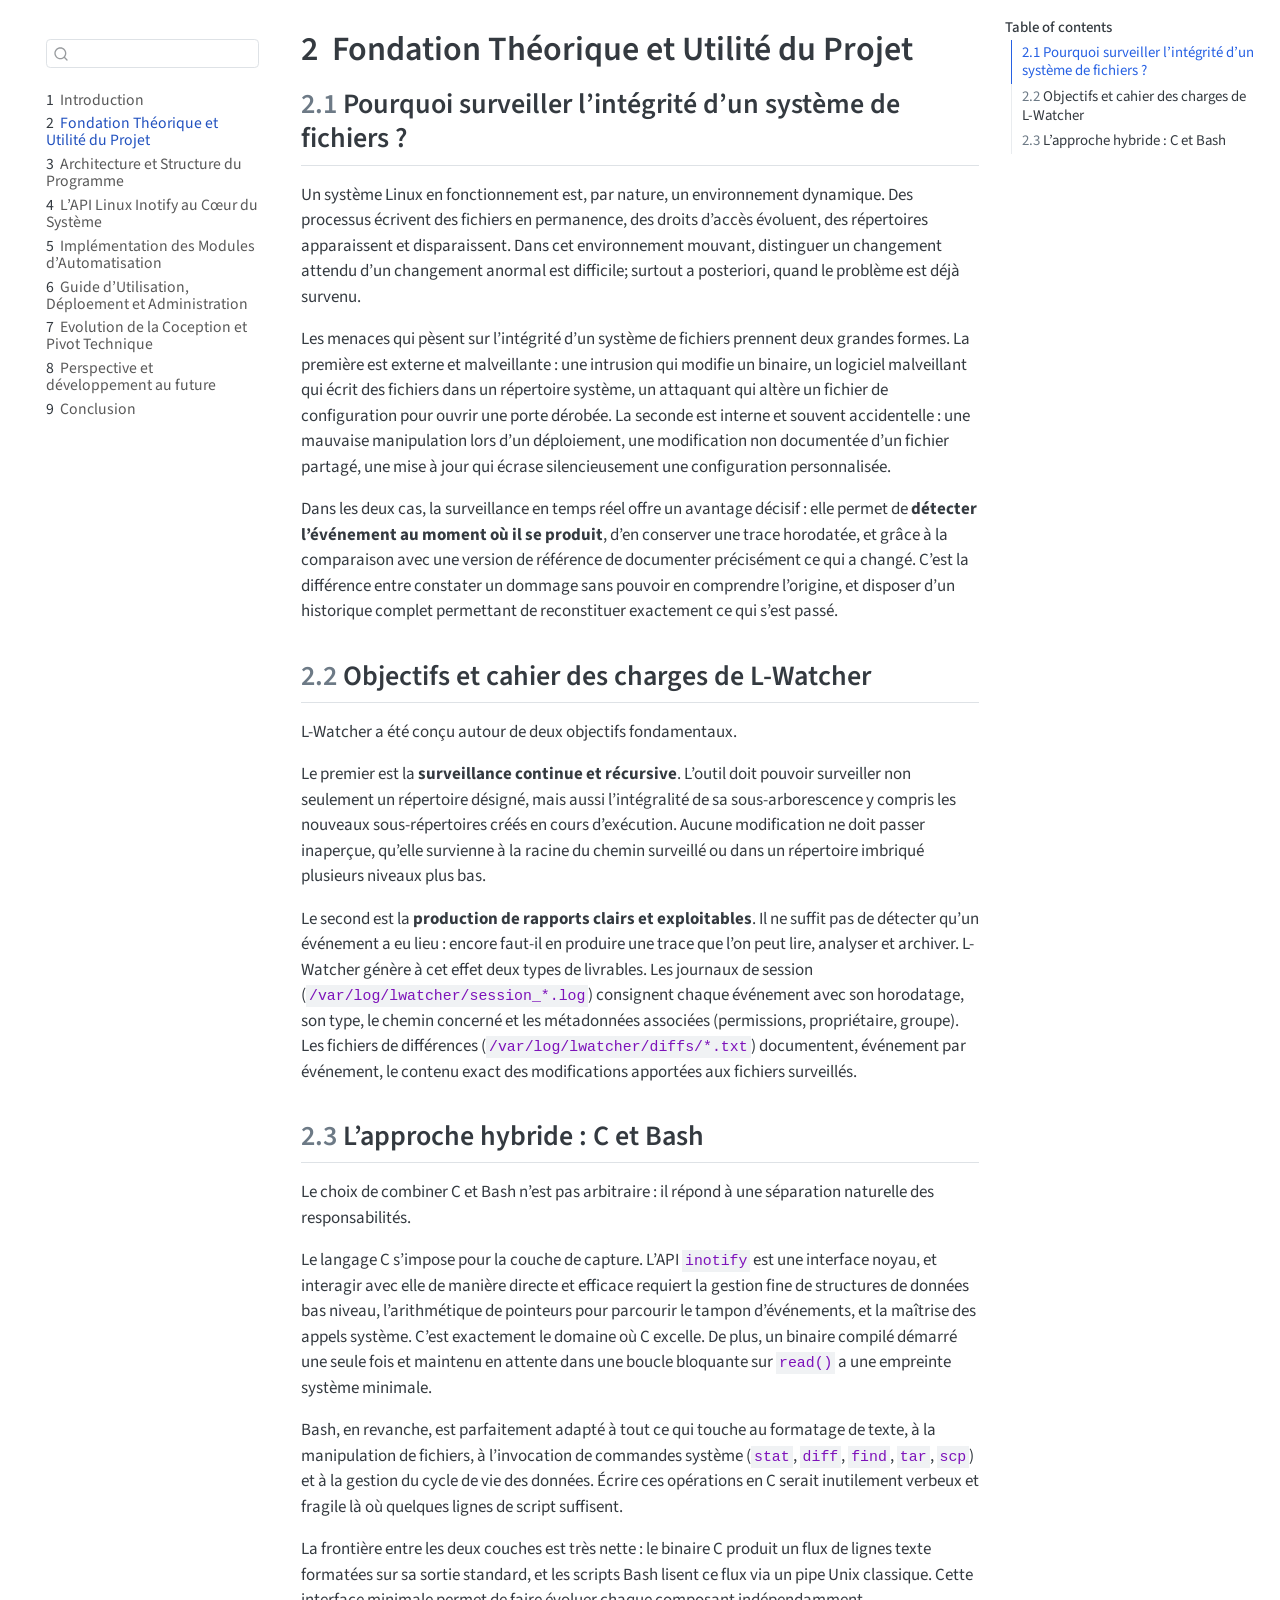
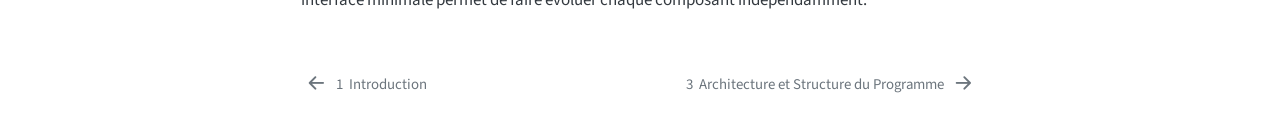
==== chapter1.html @ d9f3db5d "Built site for gh-pages" ====
<!DOCTYPE html>
<html xmlns="http://www.w3.org/1999/xhtml" lang="en" xml:lang="en"><head>

<meta charset="utf-8">
<meta name="generator" content="quarto-1.9.38">

<meta name="viewport" content="width=device-width, initial-scale=1.0, user-scalable=yes">


<title>2&nbsp; Fondation Théorique et Utilité du Projet</title>
<style>
/* Default styles provided by pandoc.
** See https://pandoc.org/MANUAL.html#variables-for-html for config info.
*/
code{white-space: pre-wrap;}
span.smallcaps{font-variant: small-caps;}
div.columns{display: flex; gap: min(4vw, 1.5em);}
div.column{flex: auto; overflow-x: auto;}
div.hanging-indent{margin-left: 1.5em; text-indent: -1.5em;}
ul.task-list{list-style: none;}
ul.task-list li input[type="checkbox"] {
  width: 0.8em;
  margin: 0 0.8em 0.2em -1em; /* quarto-specific, see https://github.com/quarto-dev/quarto-cli/issues/4556 */ 
  vertical-align: middle;
}
</style>


<script src="site_libs/quarto-nav/quarto-nav.js"></script>
<script src="site_libs/quarto-nav/headroom.min.js"></script>
<script src="site_libs/clipboard/clipboard.min.js"></script>
<script src="site_libs/quarto-search/autocomplete.umd.js"></script>
<script src="site_libs/quarto-search/fuse.min.js"></script>
<script src="site_libs/quarto-search/quarto-search.js"></script>
<meta name="quarto:offset" content="./">
<link href="./chapter2.html" rel="next">
<link href="./index.html" rel="prev">
<script src="site_libs/quarto-html/quarto.js" type="module"></script>
<script src="site_libs/quarto-html/tabsets/tabsets.js" type="module"></script>
<script src="site_libs/quarto-html/popper.min.js"></script>
<script src="site_libs/quarto-html/tippy.umd.min.js"></script>
<script src="site_libs/quarto-html/anchor.min.js"></script>
<link href="site_libs/quarto-html/tippy.css" rel="stylesheet">
<link href="site_libs/quarto-html/quarto-syntax-highlighting-15634bcf2e68342d4ad2dfa704d543f6.css" rel="stylesheet" id="quarto-text-highlighting-styles">
<script src="site_libs/bootstrap/bootstrap.min.js"></script>
<link href="site_libs/bootstrap/bootstrap-icons.css" rel="stylesheet">
<link href="site_libs/bootstrap/bootstrap-87b7f55de2e0c9887283481eb31a794c.min.css" rel="stylesheet" append-hash="true" id="quarto-bootstrap" data-mode="light">
<script id="quarto-search-options" type="application/json">{
  "location": "sidebar",
  "copy-button": false,
  "collapse-after": 3,
  "panel-placement": "start",
  "type": "textbox",
  "limit": 50,
  "keyboard-shortcut": [
    "f",
    "/",
    "s"
  ],
  "show-item-context": false,
  "language": {
    "search-no-results-text": "No results",
    "search-matching-documents-text": "matching documents",
    "search-copy-link-title": "Copy link to search",
    "search-hide-matches-text": "Hide additional matches",
    "search-more-match-text": "more match in this document",
    "search-more-matches-text": "more matches in this document",
    "search-clear-button-title": "Clear",
    "search-text-placeholder": "",
    "search-detached-cancel-button-title": "Cancel",
    "search-submit-button-title": "Submit",
    "search-label": "Search"
  }
}</script>


</head>

<body class="nav-sidebar floating quarto-light">

<div id="quarto-search-results"></div>
  <header id="quarto-header" class="headroom fixed-top">
  <nav class="quarto-secondary-nav">
    <div class="container-fluid d-flex">
      <button type="button" class="quarto-btn-toggle btn" data-bs-toggle="collapse" role="button" data-bs-target=".quarto-sidebar-collapse-item" aria-controls="quarto-sidebar" aria-expanded="false" aria-label="Toggle sidebar navigation" onclick="if (window.quartoToggleHeadroom) { window.quartoToggleHeadroom(); }">
        <i class="bi bi-layout-text-sidebar-reverse"></i>
      </button>
        <nav class="quarto-page-breadcrumbs" aria-label="breadcrumb"><ol class="breadcrumb"><li class="breadcrumb-item"><a href="./chapter1.html"><span class="chapter-number">2</span>&nbsp; <span class="chapter-title">Fondation Théorique et Utilité du Projet</span></a></li></ol></nav>
        <a class="flex-grow-1" role="navigation" data-bs-toggle="collapse" data-bs-target=".quarto-sidebar-collapse-item" aria-controls="quarto-sidebar" aria-expanded="false" aria-label="Toggle sidebar navigation" onclick="if (window.quartoToggleHeadroom) { window.quartoToggleHeadroom(); }">      
        </a>
      <button type="button" class="btn quarto-search-button" aria-label="Search" onclick="window.quartoOpenSearch();">
        <i class="bi bi-search"></i>
      </button>
    </div>
  </nav>
</header>
<!-- content -->
<div id="quarto-content" class="quarto-container page-columns page-rows-contents page-layout-article">
<!-- sidebar -->
  <nav id="quarto-sidebar" class="sidebar collapse collapse-horizontal quarto-sidebar-collapse-item sidebar-navigation floating overflow-auto">
        <div class="mt-2 flex-shrink-0 align-items-center">
        <div class="sidebar-search">
        <div id="quarto-search" class="" title="Search"></div>
        </div>
        </div>
    <div class="sidebar-menu-container"> 
    <ul class="list-unstyled mt-1">
        <li class="sidebar-item">
  <div class="sidebar-item-container"> 
  <a href="./index.html" class="sidebar-item-text sidebar-link">
 <span class="menu-text"><span class="chapter-number">1</span>&nbsp; <span class="chapter-title">Introduction</span></span></a>
  </div>
</li>
        <li class="sidebar-item">
  <div class="sidebar-item-container"> 
  <a href="./chapter1.html" class="sidebar-item-text sidebar-link active">
 <span class="menu-text"><span class="chapter-number">2</span>&nbsp; <span class="chapter-title">Fondation Théorique et Utilité du Projet</span></span></a>
  </div>
</li>
        <li class="sidebar-item">
  <div class="sidebar-item-container"> 
  <a href="./chapter2.html" class="sidebar-item-text sidebar-link">
 <span class="menu-text"><span class="chapter-number">3</span>&nbsp; <span class="chapter-title">Architecture et Structure du Programme</span></span></a>
  </div>
</li>
        <li class="sidebar-item">
  <div class="sidebar-item-container"> 
  <a href="./chapter3.html" class="sidebar-item-text sidebar-link">
 <span class="menu-text"><span class="chapter-number">4</span>&nbsp; <span class="chapter-title">L’API Linux Inotify au Cœur du Système</span></span></a>
  </div>
</li>
        <li class="sidebar-item">
  <div class="sidebar-item-container"> 
  <a href="./chapter4.html" class="sidebar-item-text sidebar-link">
 <span class="menu-text"><span class="chapter-number">5</span>&nbsp; <span class="chapter-title">Implémentation des Modules d’Automatisation</span></span></a>
  </div>
</li>
        <li class="sidebar-item">
  <div class="sidebar-item-container"> 
  <a href="./chapter5.html" class="sidebar-item-text sidebar-link">
 <span class="menu-text"><span class="chapter-number">6</span>&nbsp; <span class="chapter-title">Guide d’Utilisation, Déploement et Administration</span></span></a>
  </div>
</li>
        <li class="sidebar-item">
  <div class="sidebar-item-container"> 
  <a href="./chapter6.html" class="sidebar-item-text sidebar-link">
 <span class="menu-text"><span class="chapter-number">7</span>&nbsp; <span class="chapter-title">Evolution de la Coception et Pivot Technique</span></span></a>
  </div>
</li>
        <li class="sidebar-item">
  <div class="sidebar-item-container"> 
  <a href="./chapter7.html" class="sidebar-item-text sidebar-link">
 <span class="menu-text"><span class="chapter-number">8</span>&nbsp; <span class="chapter-title">Perspective et développement au future</span></span></a>
  </div>
</li>
        <li class="sidebar-item">
  <div class="sidebar-item-container"> 
  <a href="./summary.html" class="sidebar-item-text sidebar-link">
 <span class="menu-text"><span class="chapter-number">9</span>&nbsp; <span class="chapter-title">Conclusion</span></span></a>
  </div>
</li>
    </ul>
    </div>
</nav>
<div id="quarto-sidebar-glass" class="quarto-sidebar-collapse-item" data-bs-toggle="collapse" data-bs-target=".quarto-sidebar-collapse-item"></div>
<!-- margin-sidebar -->
    <div id="quarto-margin-sidebar" class="sidebar margin-sidebar">
        <nav id="TOC" role="doc-toc" class="toc-active">
    <h2 id="toc-title">Table of contents</h2>
   
  <ul>
  <li><a href="#pourquoi-surveiller-lintégrité-dun-système-de-fichiers" id="toc-pourquoi-surveiller-lintégrité-dun-système-de-fichiers" class="nav-link active" data-scroll-target="#pourquoi-surveiller-lintégrité-dun-système-de-fichiers"><span class="header-section-number">2.1</span> Pourquoi surveiller l’intégrité d’un système de fichiers ?</a></li>
  <li><a href="#objectifs-et-cahier-des-charges-de-l-watcher" id="toc-objectifs-et-cahier-des-charges-de-l-watcher" class="nav-link" data-scroll-target="#objectifs-et-cahier-des-charges-de-l-watcher"><span class="header-section-number">2.2</span> Objectifs et cahier des charges de L-Watcher</a></li>
  <li><a href="#lapproche-hybride-c-et-bash" id="toc-lapproche-hybride-c-et-bash" class="nav-link" data-scroll-target="#lapproche-hybride-c-et-bash"><span class="header-section-number">2.3</span> L’approche hybride : C et Bash</a></li>
  </ul>
</nav>
    </div>
<!-- main -->
<main class="content" id="quarto-document-content">

<header id="title-block-header" class="quarto-title-block default">
<div class="quarto-title">
<h1 class="title"><span class="chapter-number">2</span>&nbsp; <span class="chapter-title">Fondation Théorique et Utilité du Projet</span></h1>
</div>



<div class="quarto-title-meta">

    
  
    
  </div>
  


</header>


<section id="pourquoi-surveiller-lintégrité-dun-système-de-fichiers" class="level2" data-number="2.1">
<h2 data-number="2.1" class="anchored" data-anchor-id="pourquoi-surveiller-lintégrité-dun-système-de-fichiers"><span class="header-section-number">2.1</span> Pourquoi surveiller l’intégrité d’un système de fichiers ?</h2>
<p>Un système Linux en fonctionnement est, par nature, un environnement dynamique. Des processus écrivent des fichiers en permanence, des droits d’accès évoluent, des répertoires apparaissent et disparaissent. Dans cet environnement mouvant, distinguer un changement attendu d’un changement anormal est difficile; surtout a posteriori, quand le problème est déjà survenu.</p>
<p>Les menaces qui pèsent sur l’intégrité d’un système de fichiers prennent deux grandes formes. La première est externe et malveillante : une intrusion qui modifie un binaire, un logiciel malveillant qui écrit des fichiers dans un répertoire système, un attaquant qui altère un fichier de configuration pour ouvrir une porte dérobée. La seconde est interne et souvent accidentelle : une mauvaise manipulation lors d’un déploiement, une modification non documentée d’un fichier partagé, une mise à jour qui écrase silencieusement une configuration personnalisée.</p>
<p>Dans les deux cas, la surveillance en temps réel offre un avantage décisif : elle permet de <strong>détecter l’événement au moment où il se produit</strong>, d’en conserver une trace horodatée, et grâce à la comparaison avec une version de référence de documenter précisément ce qui a changé. C’est la différence entre constater un dommage sans pouvoir en comprendre l’origine, et disposer d’un historique complet permettant de reconstituer exactement ce qui s’est passé.</p>
</section>
<section id="objectifs-et-cahier-des-charges-de-l-watcher" class="level2" data-number="2.2">
<h2 data-number="2.2" class="anchored" data-anchor-id="objectifs-et-cahier-des-charges-de-l-watcher"><span class="header-section-number">2.2</span> Objectifs et cahier des charges de L-Watcher</h2>
<p>L-Watcher a été conçu autour de deux objectifs fondamentaux.</p>
<p>Le premier est la <strong>surveillance continue et récursive</strong>. L’outil doit pouvoir surveiller non seulement un répertoire désigné, mais aussi l’intégralité de sa sous-arborescence y compris les nouveaux sous-répertoires créés en cours d’exécution. Aucune modification ne doit passer inaperçue, qu’elle survienne à la racine du chemin surveillé ou dans un répertoire imbriqué plusieurs niveaux plus bas.</p>
<p>Le second est la <strong>production de rapports clairs et exploitables</strong>. Il ne suffit pas de détecter qu’un événement a eu lieu : encore faut-il en produire une trace que l’on peut lire, analyser et archiver. L-Watcher génère à cet effet deux types de livrables. Les journaux de session (<code>/var/log/lwatcher/session_*.log</code>) consignent chaque événement avec son horodatage, son type, le chemin concerné et les métadonnées associées (permissions, propriétaire, groupe). Les fichiers de différences (<code>/var/log/lwatcher/diffs/*.txt</code>) documentent, événement par événement, le contenu exact des modifications apportées aux fichiers surveillés.</p>
</section>
<section id="lapproche-hybride-c-et-bash" class="level2" data-number="2.3">
<h2 data-number="2.3" class="anchored" data-anchor-id="lapproche-hybride-c-et-bash"><span class="header-section-number">2.3</span> L’approche hybride : C et Bash</h2>
<p>Le choix de combiner C et Bash n’est pas arbitraire : il répond à une séparation naturelle des responsabilités.</p>
<p>Le langage C s’impose pour la couche de capture. L’API <code>inotify</code> est une interface noyau, et interagir avec elle de manière directe et efficace requiert la gestion fine de structures de données bas niveau, l’arithmétique de pointeurs pour parcourir le tampon d’événements, et la maîtrise des appels système. C’est exactement le domaine où C excelle. De plus, un binaire compilé démarré une seule fois et maintenu en attente dans une boucle bloquante sur <code>read()</code> a une empreinte système minimale.</p>
<p>Bash, en revanche, est parfaitement adapté à tout ce qui touche au formatage de texte, à la manipulation de fichiers, à l’invocation de commandes système (<code>stat</code>, <code>diff</code>, <code>find</code>, <code>tar</code>, <code>scp</code>) et à la gestion du cycle de vie des données. Écrire ces opérations en C serait inutilement verbeux et fragile là où quelques lignes de script suffisent.</p>
<p>La frontière entre les deux couches est très nette : le binaire C produit un flux de lignes texte formatées sur sa sortie standard, et les scripts Bash lisent ce flux via un pipe Unix classique. Cette interface minimale permet de faire évoluer chaque composant indépendamment.</p>


</section>

</main> <!-- /main -->
<script id="quarto-html-after-body" type="application/javascript">
  window.document.addEventListener("DOMContentLoaded", function (event) {
    const icon = "";
    const anchorJS = new window.AnchorJS();
    anchorJS.options = {
      placement: 'right',
      icon: icon
    };
    anchorJS.add('.anchored');
    const isCodeAnnotation = (el) => {
      for (const clz of el.classList) {
        if (clz.startsWith('code-annotation-')) {                     
          return true;
        }
      }
      return false;
    }
    const onCopySuccess = function(e) {
      // button target
      const button = e.trigger;
      // don't keep focus
      button.blur();
      // flash "checked"
      button.classList.add('code-copy-button-checked');
      var currentTitle = button.getAttribute("title");
      button.setAttribute("title", "Copied!");
      let tooltip;
      if (window.bootstrap) {
        button.setAttribute("data-bs-toggle", "tooltip");
        button.setAttribute("data-bs-placement", "left");
        button.setAttribute("data-bs-title", "Copied!");
        tooltip = new bootstrap.Tooltip(button, 
          { trigger: "manual", 
            customClass: "code-copy-button-tooltip",
            offset: [0, -8]});
        tooltip.show();    
      }
      setTimeout(function() {
        if (tooltip) {
          tooltip.hide();
          button.removeAttribute("data-bs-title");
          button.removeAttribute("data-bs-toggle");
          button.removeAttribute("data-bs-placement");
        }
        button.setAttribute("title", currentTitle);
        button.classList.remove('code-copy-button-checked');
      }, 1000);
      // clear code selection
      e.clearSelection();
    }
    const getTextToCopy = function(trigger) {
      const outerScaffold = trigger.parentElement.cloneNode(true);
      const codeEl = outerScaffold.querySelector('code');
      for (const childEl of codeEl.children) {
        if (isCodeAnnotation(childEl)) {
          childEl.remove();
        }
      }
      return codeEl.innerText;
    }
    const clipboard = new window.ClipboardJS('.code-copy-button:not([data-in-quarto-modal])', {
      text: getTextToCopy
    });
    clipboard.on('success', onCopySuccess);
    if (window.document.getElementById('quarto-embedded-source-code-modal')) {
      const clipboardModal = new window.ClipboardJS('.code-copy-button[data-in-quarto-modal]', {
        text: getTextToCopy,
        container: window.document.getElementById('quarto-embedded-source-code-modal')
      });
      clipboardModal.on('success', onCopySuccess);
    }
      var localhostRegex = new RegExp(/^(?:http|https):\/\/localhost\:?[0-9]*\//);
      var mailtoRegex = new RegExp(/^mailto:/);
        var filterRegex = new RegExp('/' + window.location.host + '/');
      var isInternal = (href) => {
          return filterRegex.test(href) || localhostRegex.test(href) || mailtoRegex.test(href);
      }
      // Inspect non-navigation links and adorn them if external
     var links = window.document.querySelectorAll('a[href]:not(.nav-link):not(.navbar-brand):not(.toc-action):not(.sidebar-link):not(.sidebar-item-toggle):not(.pagination-link):not(.no-external):not([aria-hidden]):not(.dropdown-item):not(.quarto-navigation-tool):not(.about-link)');
      for (var i=0; i<links.length; i++) {
        const link = links[i];
        if (!isInternal(link.href)) {
          // undo the damage that might have been done by quarto-nav.js in the case of
          // links that we want to consider external
          if (link.dataset.originalHref !== undefined) {
            link.href = link.dataset.originalHref;
          }
        }
      }
    function tippyHover(el, contentFn, onTriggerFn, onUntriggerFn) {
      const config = {
        allowHTML: true,
        maxWidth: 500,
        delay: 100,
        arrow: false,
        appendTo: function(el) {
            return el.parentElement;
        },
        interactive: true,
        interactiveBorder: 10,
        theme: 'quarto',
        placement: 'bottom-start',
      };
      if (contentFn) {
        config.content = contentFn;
      }
      if (onTriggerFn) {
        config.onTrigger = onTriggerFn;
      }
      if (onUntriggerFn) {
        config.onUntrigger = onUntriggerFn;
      }
      window.tippy(el, config); 
    }
    const noterefs = window.document.querySelectorAll('a[role="doc-noteref"]');
    for (var i=0; i<noterefs.length; i++) {
      const ref = noterefs[i];
      tippyHover(ref, function() {
        // use id or data attribute instead here
        let href = ref.getAttribute('data-footnote-href') || ref.getAttribute('href');
        try { href = new URL(href).hash; } catch {}
        const id = href.replace(/^#\/?/, "");
        const note = window.document.getElementById(id);
        if (note) {
          return note.innerHTML;
        } else {
          return "";
        }
      });
    }
    const xrefs = window.document.querySelectorAll('a.quarto-xref');
    const processXRef = (id, note) => {
      // Strip column container classes
      const stripColumnClz = (el) => {
        el.classList.remove("page-full", "page-columns");
        if (el.children) {
          for (const child of el.children) {
            stripColumnClz(child);
          }
        }
      }
      stripColumnClz(note)
      if (id === null || id.startsWith('sec-')) {
        // Special case sections, only their first couple elements
        const container = document.createElement("div");
        if (note.children && note.children.length > 2) {
          container.appendChild(note.children[0].cloneNode(true));
          for (let i = 1; i < note.children.length; i++) {
            const child = note.children[i];
            if (child.tagName === "P" && child.innerText === "") {
              continue;
            } else {
              container.appendChild(child.cloneNode(true));
              break;
            }
          }
          if (window.Quarto?.typesetMath) {
            window.Quarto.typesetMath(container);
          }
          return container.innerHTML
        } else {
          if (window.Quarto?.typesetMath) {
            window.Quarto.typesetMath(note);
          }
          return note.innerHTML;
        }
      } else {
        // Remove any anchor links if they are present
        const anchorLink = note.querySelector('a.anchorjs-link');
        if (anchorLink) {
          anchorLink.remove();
        }
        if (window.Quarto?.typesetMath) {
          window.Quarto.typesetMath(note);
        }
        if (note.classList.contains("callout")) {
          return note.outerHTML;
        } else {
          return note.innerHTML;
        }
      }
    }
    for (var i=0; i<xrefs.length; i++) {
      const xref = xrefs[i];
      tippyHover(xref, undefined, function(instance) {
        instance.disable();
        let url = xref.getAttribute('href');
        let hash = undefined; 
        if (url.startsWith('#')) {
          hash = url;
        } else {
          try { hash = new URL(url).hash; } catch {}
        }
        if (hash) {
          const id = hash.replace(/^#\/?/, "");
          const note = window.document.getElementById(id);
          if (note !== null) {
            try {
              const html = processXRef(id, note.cloneNode(true));
              instance.setContent(html);
            } finally {
              instance.enable();
              instance.show();
            }
          } else {
            // See if we can fetch this
            fetch(url.split('#')[0])
            .then(res => res.text())
            .then(html => {
              const parser = new DOMParser();
              const htmlDoc = parser.parseFromString(html, "text/html");
              const note = htmlDoc.getElementById(id);
              if (note !== null) {
                const html = processXRef(id, note);
                instance.setContent(html);
              } 
            }).finally(() => {
              instance.enable();
              instance.show();
            });
          }
        } else {
          // See if we can fetch a full url (with no hash to target)
          // This is a special case and we should probably do some content thinning / targeting
          fetch(url)
          .then(res => res.text())
          .then(html => {
            const parser = new DOMParser();
            const htmlDoc = parser.parseFromString(html, "text/html");
            const note = htmlDoc.querySelector('main.content');
            if (note !== null) {
              // This should only happen for chapter cross references
              // (since there is no id in the URL)
              // remove the first header
              if (note.children.length > 0 && note.children[0].tagName === "HEADER") {
                note.children[0].remove();
              }
              const html = processXRef(null, note);
              instance.setContent(html);
            } 
          }).finally(() => {
            instance.enable();
            instance.show();
          });
        }
      }, function(instance) {
      });
    }
        let selectedAnnoteEl;
        const selectorForAnnotation = ( cell, annotation) => {
          let cellAttr = 'data-code-cell="' + cell + '"';
          let lineAttr = 'data-code-annotation="' +  annotation + '"';
          const selector = 'span[' + cellAttr + '][' + lineAttr + ']';
          return selector;
        }
        const selectCodeLines = (annoteEl) => {
          const doc = window.document;
          const targetCell = annoteEl.getAttribute("data-target-cell");
          const targetAnnotation = annoteEl.getAttribute("data-target-annotation");
          const annoteSpan = window.document.querySelector(selectorForAnnotation(targetCell, targetAnnotation));
          const lines = annoteSpan.getAttribute("data-code-lines").split(",");
          const lineIds = lines.map((line) => {
            return targetCell + "-" + line;
          })
          let top = null;
          let height = null;
          let parent = null;
          if (lineIds.length > 0) {
              //compute the position of the single el (top and bottom and make a div)
              const el = window.document.getElementById(lineIds[0]);
              top = el.offsetTop;
              height = el.offsetHeight;
              parent = el.parentElement.parentElement;
            if (lineIds.length > 1) {
              const lastEl = window.document.getElementById(lineIds[lineIds.length - 1]);
              const bottom = lastEl.offsetTop + lastEl.offsetHeight;
              height = bottom - top;
            }
            if (top !== null && height !== null && parent !== null) {
              // cook up a div (if necessary) and position it 
              let div = window.document.getElementById("code-annotation-line-highlight");
              if (div === null) {
                div = window.document.createElement("div");
                div.setAttribute("id", "code-annotation-line-highlight");
                div.style.position = 'absolute';
                parent.appendChild(div);
              }
              div.style.top = top - 2 + "px";
              div.style.height = height + 4 + "px";
              div.style.left = 0;
              let gutterDiv = window.document.getElementById("code-annotation-line-highlight-gutter");
              if (gutterDiv === null) {
                gutterDiv = window.document.createElement("div");
                gutterDiv.setAttribute("id", "code-annotation-line-highlight-gutter");
                gutterDiv.style.position = 'absolute';
                const codeCell = window.document.getElementById(targetCell);
                const gutter = codeCell.querySelector('.code-annotation-gutter');
                gutter.appendChild(gutterDiv);
              }
              gutterDiv.style.top = top - 2 + "px";
              gutterDiv.style.height = height + 4 + "px";
            }
            selectedAnnoteEl = annoteEl;
          }
        };
        const unselectCodeLines = () => {
          const elementsIds = ["code-annotation-line-highlight", "code-annotation-line-highlight-gutter"];
          elementsIds.forEach((elId) => {
            const div = window.document.getElementById(elId);
            if (div) {
              div.remove();
            }
          });
          selectedAnnoteEl = undefined;
        };
          // Handle positioning of the toggle
      window.addEventListener(
        "resize",
        throttle(() => {
          elRect = undefined;
          if (selectedAnnoteEl) {
            selectCodeLines(selectedAnnoteEl);
          }
        }, 10)
      );
      function throttle(fn, ms) {
      let throttle = false;
      let timer;
        return (...args) => {
          if(!throttle) { // first call gets through
              fn.apply(this, args);
              throttle = true;
          } else { // all the others get throttled
              if(timer) clearTimeout(timer); // cancel #2
              timer = setTimeout(() => {
                fn.apply(this, args);
                timer = throttle = false;
              }, ms);
          }
        };
      }
        // Attach click handler to the DT
        const annoteDls = window.document.querySelectorAll('dt[data-target-cell]');
        for (const annoteDlNode of annoteDls) {
          annoteDlNode.addEventListener('click', (event) => {
            const clickedEl = event.target;
            if (clickedEl !== selectedAnnoteEl) {
              unselectCodeLines();
              const activeEl = window.document.querySelector('dt[data-target-cell].code-annotation-active');
              if (activeEl) {
                activeEl.classList.remove('code-annotation-active');
              }
              selectCodeLines(clickedEl);
              clickedEl.classList.add('code-annotation-active');
            } else {
              // Unselect the line
              unselectCodeLines();
              clickedEl.classList.remove('code-annotation-active');
            }
          });
        }
    const findCites = (el) => {
      const parentEl = el.parentElement;
      if (parentEl) {
        const cites = parentEl.dataset.cites;
        if (cites) {
          return {
            el,
            cites: cites.split(' ')
          };
        } else {
          return findCites(el.parentElement)
        }
      } else {
        return undefined;
      }
    };
    var bibliorefs = window.document.querySelectorAll('a[role="doc-biblioref"]');
    for (var i=0; i<bibliorefs.length; i++) {
      const ref = bibliorefs[i];
      const citeInfo = findCites(ref);
      if (citeInfo) {
        tippyHover(citeInfo.el, function() {
          var popup = window.document.createElement('div');
          citeInfo.cites.forEach(function(cite) {
            var citeDiv = window.document.createElement('div');
            citeDiv.classList.add('hanging-indent');
            citeDiv.classList.add('csl-entry');
            var biblioDiv = window.document.getElementById('ref-' + cite);
            if (biblioDiv) {
              citeDiv.innerHTML = biblioDiv.innerHTML;
            }
            popup.appendChild(citeDiv);
          });
          return popup.innerHTML;
        });
      }
    }
  });
  </script>
<nav class="page-navigation">
  <div class="nav-page nav-page-previous">
      <a href="./index.html" class="pagination-link" aria-label="Introduction">
        <i class="bi bi-arrow-left-short"></i> <span class="nav-page-text"><span class="chapter-number">1</span>&nbsp; <span class="chapter-title">Introduction</span></span>
      </a>          
  </div>
  <div class="nav-page nav-page-next">
      <a href="./chapter2.html" class="pagination-link" aria-label="Architecture et Structure du Programme">
        <span class="nav-page-text"><span class="chapter-number">3</span>&nbsp; <span class="chapter-title">Architecture et Structure du Programme</span></span> <i class="bi bi-arrow-right-short"></i>
      </a>
  </div>
</nav>
</div> <!-- /content -->




</body></html>
---- site_libs/quarto-html/tippy.css ----
.tippy-box[data-animation=fade][data-state=hidden]{opacity:0}[data-tippy-root]{max-width:calc(100vw - 10px)}.tippy-box{position:relative;background-color:#333;color:#fff;border-radius:4px;font-size:14px;line-height:1.4;white-space:normal;outline:0;transition-property:transform,visibility,opacity}.tippy-box[data-placement^=top]>.tippy-arrow{bottom:0}.tippy-box[data-placement^=top]>.tippy-arrow:before{bottom:-7px;left:0;border-width:8px 8px 0;border-top-color:initial;transform-origin:center top}.tippy-box[data-placement^=bottom]>.tippy-arrow{top:0}.tippy-box[data-placement^=bottom]>.tippy-arrow:before{top:-7px;left:0;border-width:0 8px 8px;border-bottom-color:initial;transform-origin:center bottom}.tippy-box[data-placement^=left]>.tippy-arrow{right:0}.tippy-box[data-placement^=left]>.tippy-arrow:before{border-width:8px 0 8px 8px;border-left-color:initial;right:-7px;transform-origin:center left}.tippy-box[data-placement^=right]>.tippy-arrow{left:0}.tippy-box[data-placement^=right]>.tippy-arrow:before{left:-7px;border-width:8px 8px 8px 0;border-right-color:initial;transform-origin:center right}.tippy-box[data-inertia][data-state=visible]{transition-timing-function:cubic-bezier(.54,1.5,.38,1.11)}.tippy-arrow{width:16px;height:16px;color:#333}.tippy-arrow:before{content:"";position:absolute;border-color:transparent;border-style:solid}.tippy-content{position:relative;padding:5px 9px;z-index:1}
---- site_libs/quarto-html/quarto-syntax-highlighting-15634bcf2e68342d4ad2dfa704d543f6.css ----
/* quarto syntax highlight colors */
:root {
  --quarto-hl-ot-color: #003B4F;
  --quarto-hl-at-color: #657422;
  --quarto-hl-ss-color: #20794D;
  --quarto-hl-an-color: #5E5E5E;
  --quarto-hl-fu-color: #4758AB;
  --quarto-hl-st-color: #20794D;
  --quarto-hl-cf-color: #003B4F;
  --quarto-hl-op-color: #5E5E5E;
  --quarto-hl-er-color: #AD0000;
  --quarto-hl-bn-color: #AD0000;
  --quarto-hl-al-color: #AD0000;
  --quarto-hl-va-color: #111111;
  --quarto-hl-bu-color: inherit;
  --quarto-hl-ex-color: inherit;
  --quarto-hl-pp-color: #AD0000;
  --quarto-hl-in-color: #5E5E5E;
  --quarto-hl-vs-color: #20794D;
  --quarto-hl-wa-color: #5E5E5E;
  --quarto-hl-do-color: #5E5E5E;
  --quarto-hl-im-color: #00769E;
  --quarto-hl-ch-color: #20794D;
  --quarto-hl-dt-color: #AD0000;
  --quarto-hl-fl-color: #AD0000;
  --quarto-hl-co-color: #5E5E5E;
  --quarto-hl-cv-color: #5E5E5E;
  --quarto-hl-cn-color: #8f5902;
  --quarto-hl-sc-color: #5E5E5E;
  --quarto-hl-dv-color: #AD0000;
  --quarto-hl-kw-color: #003B4F;
}

/* other quarto variables */
:root {
  --quarto-font-monospace: SFMono-Regular, Menlo, Monaco, Consolas, "Liberation Mono", "Courier New", monospace;
}

/* syntax highlight based on Pandoc's rules */
pre > code.sourceCode > span {
  color: #003B4F;
}

code.sourceCode > span {
  color: #003B4F;
}

div.sourceCode,
div.sourceCode pre.sourceCode {
  color: #003B4F;
}

/* Normal */
code span {
  color: #003B4F;
}

/* Alert */
code span.al {
  color: #AD0000;
  font-style: inherit;
}

/* Annotation */
code span.an {
  color: #5E5E5E;
  font-style: inherit;
}

/* Attribute */
code span.at {
  color: #657422;
  font-style: inherit;
}

/* BaseN */
code span.bn {
  color: #AD0000;
  font-style: inherit;
}

/* BuiltIn */
code span.bu {
  font-style: inherit;
}

/* ControlFlow */
code span.cf {
  color: #003B4F;
  font-weight: bold;
  font-style: inherit;
}

/* Char */
code span.ch {
  color: #20794D;
  font-style: inherit;
}

/* Constant */
code span.cn {
  color: #8f5902;
  font-style: inherit;
}

/* Comment */
code span.co {
  color: #5E5E5E;
  font-style: inherit;
}

/* CommentVar */
code span.cv {
  color: #5E5E5E;
  font-style: italic;
}

/* Documentation */
code span.do {
  color: #5E5E5E;
  font-style: italic;
}

/* DataType */
code span.dt {
  color: #AD0000;
  font-style: inherit;
}

/* DecVal */
code span.dv {
  color: #AD0000;
  font-style: inherit;
}

/* Error */
code span.er {
  color: #AD0000;
  font-style: inherit;
}

/* Extension */
code span.ex {
  font-style: inherit;
}

/* Float */
code span.fl {
  color: #AD0000;
  font-style: inherit;
}

/* Function */
code span.fu {
  color: #4758AB;
  font-style: inherit;
}

/* Import */
code span.im {
  color: #00769E;
  font-style: inherit;
}

/* Information */
code span.in {
  color: #5E5E5E;
  font-style: inherit;
}

/* Keyword */
code span.kw {
  color: #003B4F;
  font-weight: bold;
  font-style: inherit;
}

/* Operator */
code span.op {
  color: #5E5E5E;
  font-style: inherit;
}

/* Other */
code span.ot {
  color: #003B4F;
  font-style: inherit;
}

/* Preprocessor */
code span.pp {
  color: #AD0000;
  font-style: inherit;
}

/* SpecialChar */
code span.sc {
  color: #5E5E5E;
  font-style: inherit;
}

/* SpecialString */
code span.ss {
  color: #20794D;
  font-style: inherit;
}

/* String */
code span.st {
  color: #20794D;
  font-style: inherit;
}

/* Variable */
code span.va {
  color: #111111;
  font-style: inherit;
}

/* VerbatimString */
code span.vs {
  color: #20794D;
  font-style: inherit;
}

/* Warning */
code span.wa {
  color: #5E5E5E;
  font-style: italic;
}

.prevent-inlining {
  content: "</";
}

/*# sourceMappingURL=f23921c56f73e400b49028c9186a1aa0.css.map */
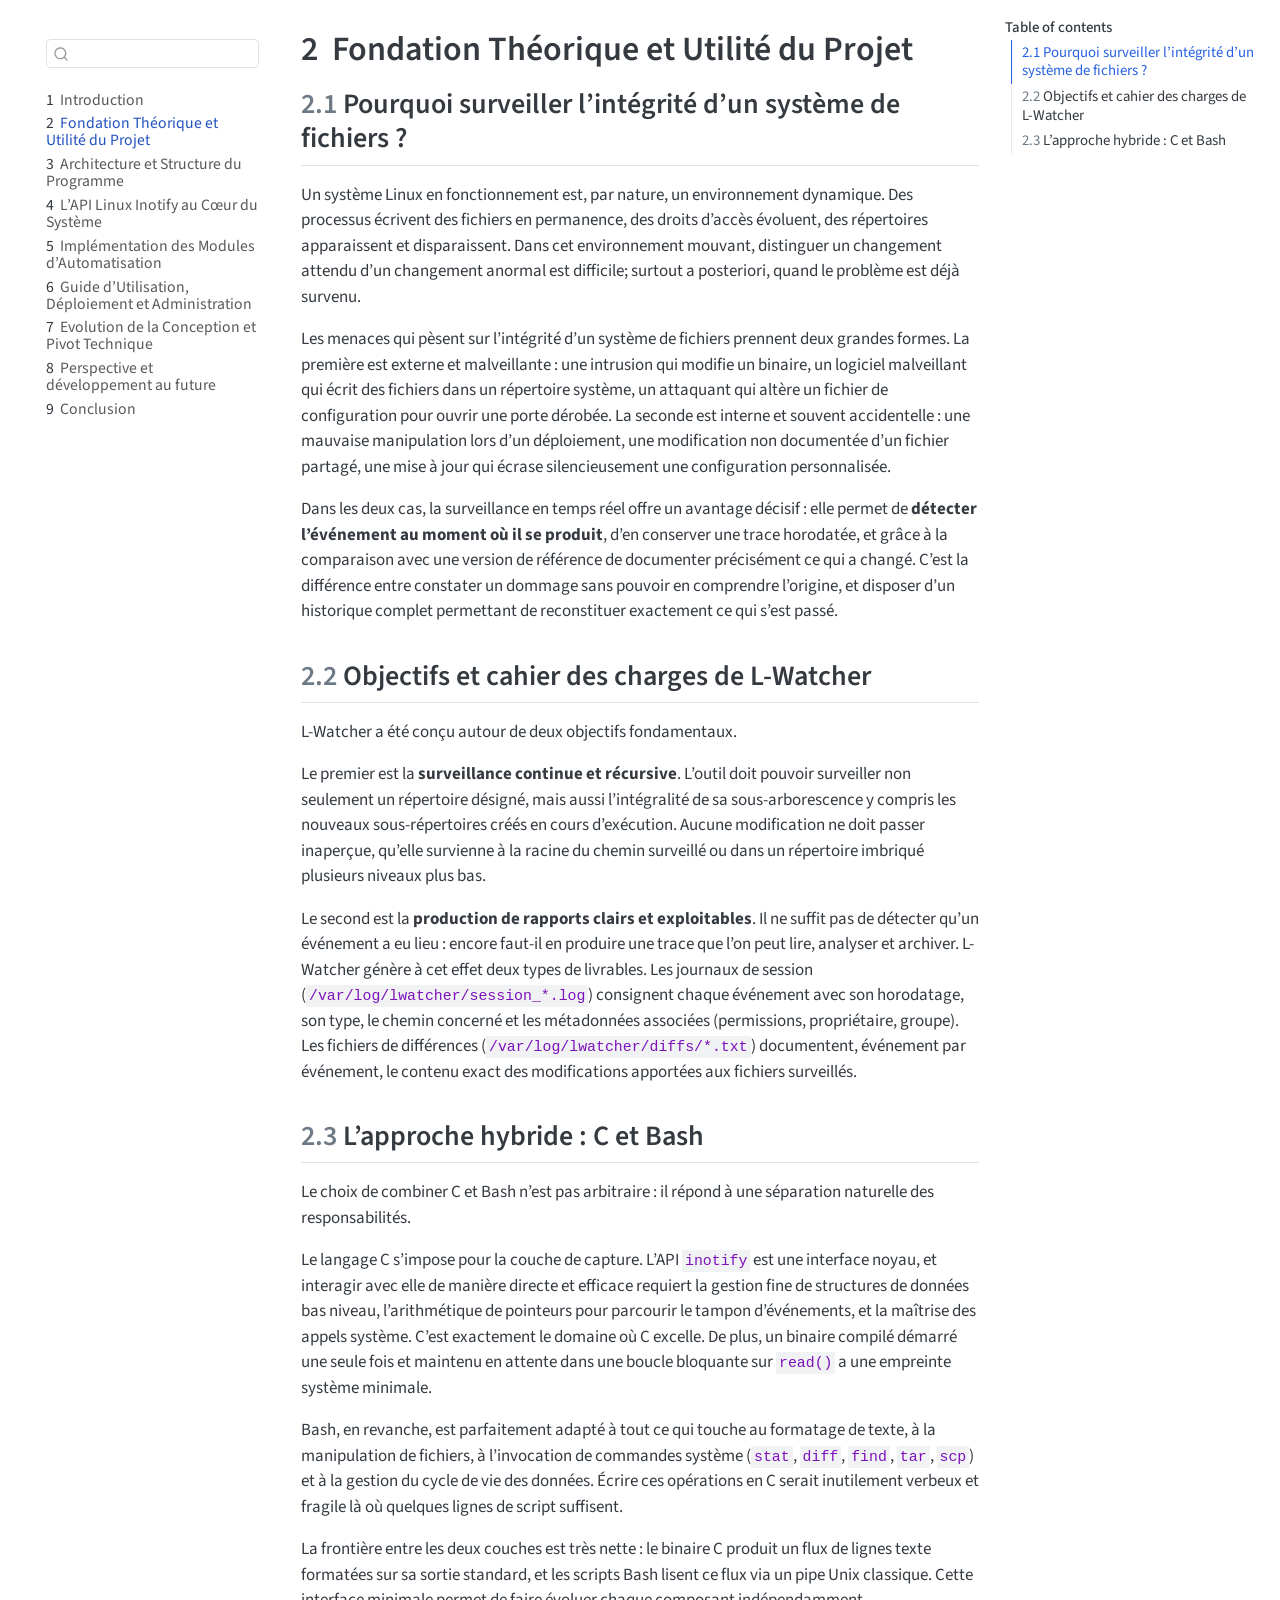
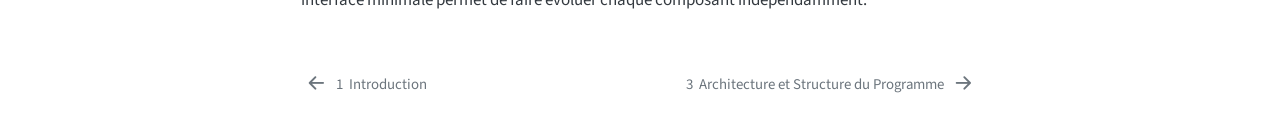
==== commit b62eb8d6: "Built site for gh-pages" ====
--- a/chapter1.html
+++ b/chapter1.html
@@ -138,13 +138,13 @@
         <li class="sidebar-item">
   <div class="sidebar-item-container"> 
   <a href="./chapter5.html" class="sidebar-item-text sidebar-link">
- <span class="menu-text"><span class="chapter-number">6</span>&nbsp; <span class="chapter-title">Guide d’Utilisation, Déploement et Administration</span></span></a>
+ <span class="menu-text"><span class="chapter-number">6</span>&nbsp; <span class="chapter-title">Guide d’Utilisation, Déploiement et Administration</span></span></a>
   </div>
 </li>
         <li class="sidebar-item">
   <div class="sidebar-item-container"> 
   <a href="./chapter6.html" class="sidebar-item-text sidebar-link">
- <span class="menu-text"><span class="chapter-number">7</span>&nbsp; <span class="chapter-title">Evolution de la Coception et Pivot Technique</span></span></a>
+ <span class="menu-text"><span class="chapter-number">7</span>&nbsp; <span class="chapter-title">Evolution de la Conception et Pivot Technique</span></span></a>
   </div>
 </li>
         <li class="sidebar-item">
